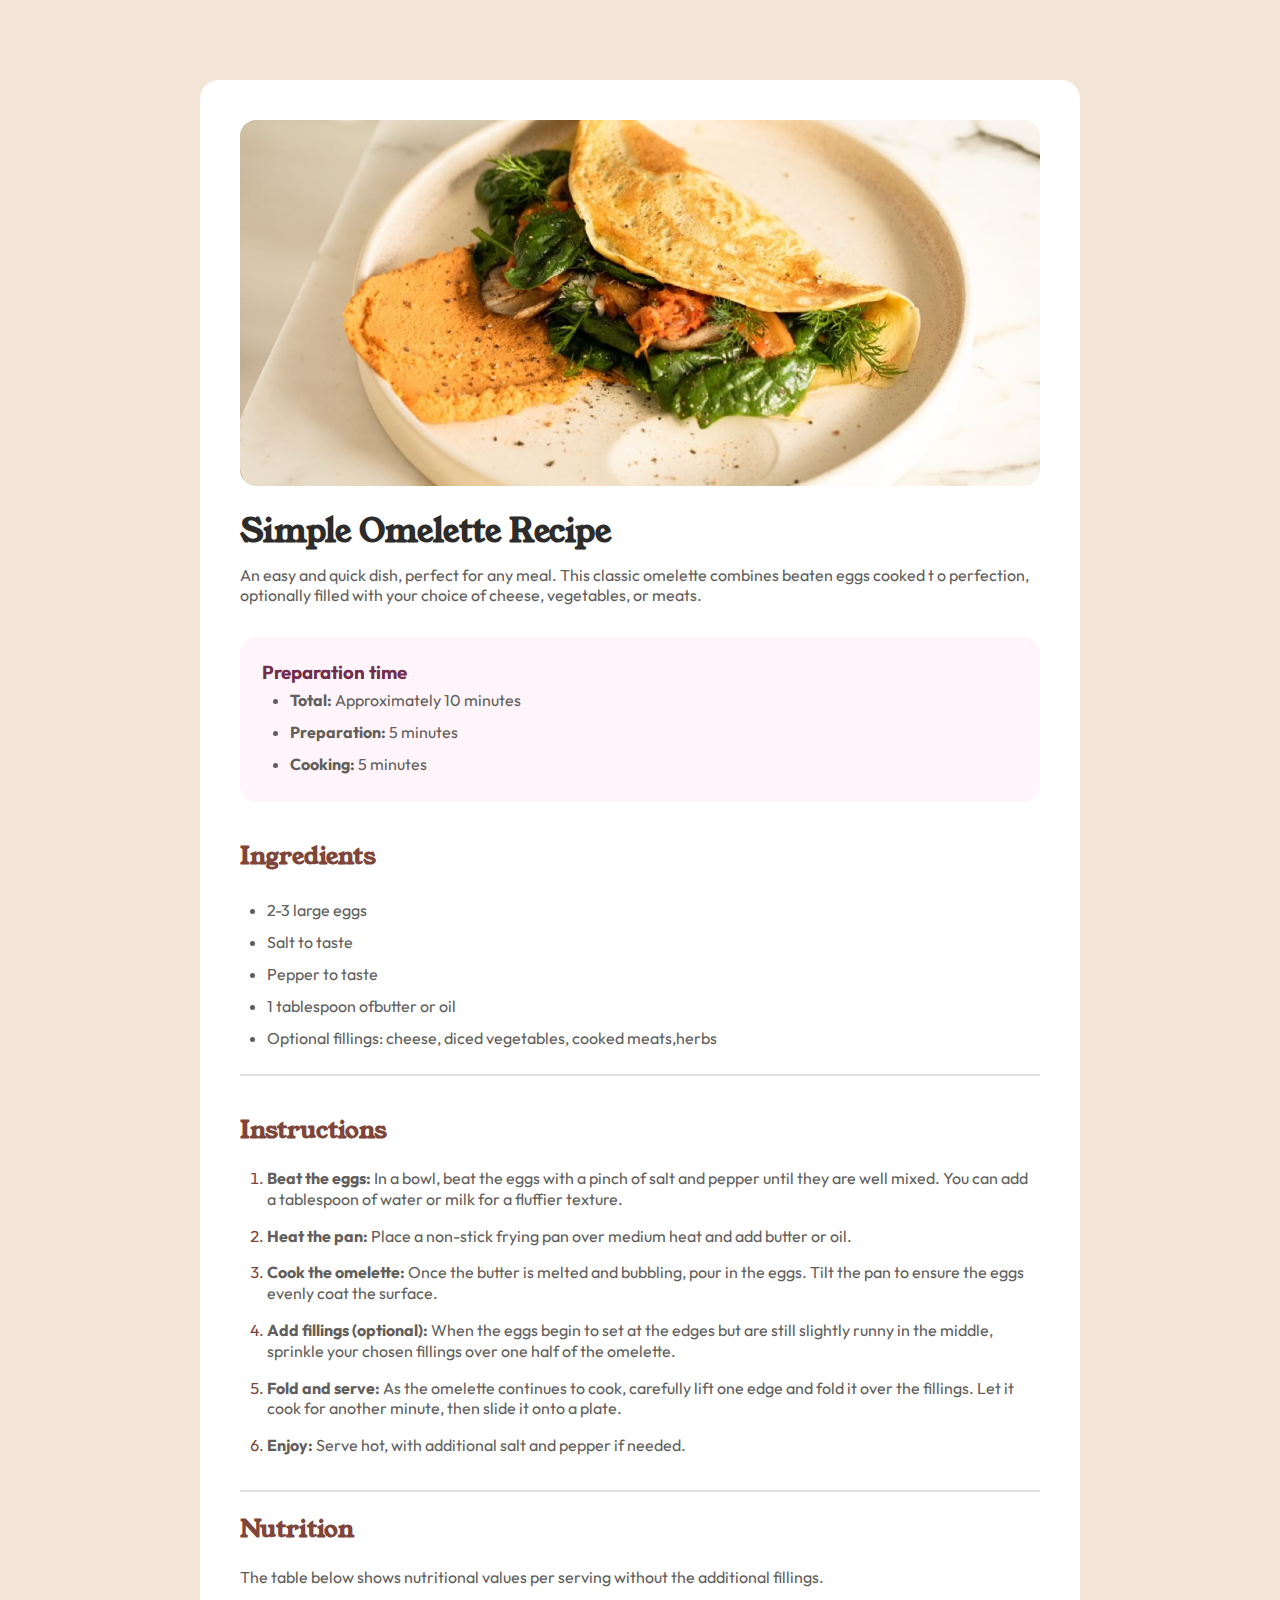
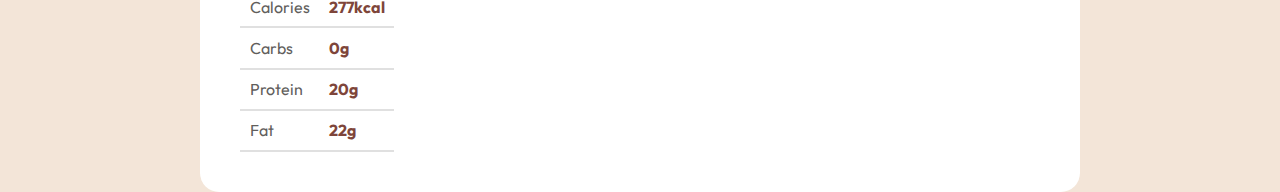
==== recipe-page-main/index.html @ 6f8e5d44 "Add files via upload" ====
<!DOCTYPE html>
<html lang="en">
  <head>
    <meta charset="UTF-8" />
    <meta name="viewport" content="width=device-width, initial-scale=1.0" />

    <link
      rel="icon"
      type="image/png"
      sizes="32x32"
      href="./assets/images/favicon-32x32.png"
    />
    <link rel="stylesheet" href="style.css" />
    <link rel="preconnect" href="https://fonts.googleapis.com" />
    <link rel="preconnect" href="https://fonts.gstatic.com" crossorigin />
    <link
      href="https://fonts.googleapis.com/css2?family=Outfit:wght@100..900&family=Young+Serif&display=swap"
      rel="stylesheet"
    />
    <title>Frontend Mentor | Recipe page</title>
  </head>
  <body>
    <div class="card">
      <div class="image">
        <img src="assets/images/image-omelette.jpeg" alt="omelette" />
      </div>
        <div class="container first">
        
           <h1>Simple Omelette Recipe</h1>

            <p>
               An easy and quick dish, perfect for any meal. This classic omelette
               combines beaten eggs cooked t o perfection, optionally filled with
               your choice of cheese, vegetables, or meats.
            </p>
        </div>
      <div class="container preparation">
        <h3>Preparation time</h3>
        
        <p>
           <ul>
               <li><b>Total:</b> Approximately 10 minutes</li>
               <li><b>Preparation:</b> 5 minutes</li>
              <li><b>Cooking:</b> 5 minutes</li>
           </ul>
        </p>  
      </div>
      <div class="container ingredients">
           <h2>Ingredients</h2>
           <ul><li> 2-3 large eggs</li>
            <li> Salt to taste </li>
            <li> Pepper to taste </li>
            <li> 1 tablespoon ofbutter or oil </li>
            <li> Optional fillings: cheese, diced vegetables, cooked meats,herbs</li>
            </ul>
     </div>   
       <hr>
           <div class="container instructions"> 
            
                      <h2>Instructions</h2> 
                      <ol>
                       <li> <b>Beat the eggs:</b> In a bowl, beat the eggs with a pinch of
                        salt and pepper until they are well mixed. You can add a tablespoon of
                        water or milk for a fluffier texture.</li>
                        <li><b>Heat the pan:</b> Place a non-stick
                        frying pan over medium heat and add butter or oil.</li>
                        <li><b>Cook the omelette:</b>  Once
                        the butter is melted and bubbling, pour in the eggs. Tilt the pan to
                        ensure the eggs evenly coat the surface.</li> 
                        <li><b>Add fillings (optional):</b>  When the eggs begin to set at the edges
                        but are still slightly runny in the middle, sprinkle your chosen fillings
                        over one half of the omelette.</li> 
                       <li><b>Fold and serve:</b>  As the omelette continues
                        to cook, carefully lift one edge and fold it over the fillings. Let it
                        cook for another minute, then slide it onto a plate.</li> 
                        <li><b>Enjoy:</b> Serve hot,
                        with additional salt and pepper if needed.</li>
                     </ol>
                     
           </div> 
                      <hr>
                      <div class="container nutrition">
                       <h2> Nutrition</h2><p>The table below shows
                        nutritional values per serving without the additional fillings. </p>
                        <table> 
                          <tr>
                            <td>Calories</td>
                            <td class="value">277kcal </td> 
                          </tr>
                        <tr>
                          <td>Carbs</td>
                          <td class="value">0g</td>
                        </tr>
                         <tr> 
                          <td> Protein </td> 
                          <td class="value"> 20g</td>
                        </tr>
                       <tr>
                          <td>Fat </td>
                          <td class="value">22g</td>
                        </tr>
                        </table>
    </div>           </div>
  </body>
</html>
---- recipe-page-main/style.css ----
* {
  margin: 0;
  padding: 0;
  font-family: "Outfit", sans-serif;
  color: hsl(24, 3%, 37%);
}

body {
  background-color: hsl(29, 53%, 90%);
  display: flex;
  justify-content: center;
  margin-top: 5rem;
}
.card {
  width: 50rem;
  display: flex;
  flex-direction: column;
  background-color: white;
  padding: 2.5rem;
  border-radius: 1.2rem;
}
.first {
  display: flex;
  flex-direction: column;
}
.image img {
  width: 100%;
  border-radius: 1rem;
}
h1 {
  font-family: "Young Serif", serif;
  padding: 1.2rem 0 0.7rem 0;
  color: hsl(40, 3%, 17%);
}
.first p {
  font-size: 1rem;
}
h2 {
  font-family: "Young Serif", serif;
  color: hsl(10, 37%, 36%);
  padding: 1.3rem 0.5rem 1.3rem 0;
}
h3 {
  color: hsl(334, 43%, 31%);
}
.preparation {
  display: flex;
  flex-direction: column;
  background-color: hsl(322, 100%, 98%);
  margin-top: 2rem;
  padding: 1.4rem;
  border-radius: 1rem;
}
.preparation ul {
  padding-left: 1.7rem;
  line-height: 2rem;
}
.ingredients {
  padding: 1rem 0 1.3rem 0;
}
.ingredients ul {
  padding-left: 1.7rem;
  line-height: 2rem;
}
.instructions {
  padding: 1rem 0 1.1rem 0;
}
.instructions ol {
  padding-left: 1.7rem;
}
.instructions ol li {
  margin-bottom: 1rem;
  line-height: 1.3rem;
}
table {
  border-collapse: collapse;
}
td {
  border-bottom: 2px solid hsl(0, 0%, 88%);
  padding: 0.6rem;
}
.instructions li::marker {
  color: hsl(10, 37%, 36%);
}
hr {
  border: 1px solid hsl(0, 0%, 88%);
}
.nutritions {
  padding: 1rem 0 1rem 0;
}
.value {
  color: hsl(10, 37%, 36%);
  font-weight: 700;
}
@media (max-width: 880px) {
  body{
    margin-top: 0;
  }
  .image img { border-radius: 0;}
.card {
  padding: 0;
}
.container{
  padding: 2rem;
}
}
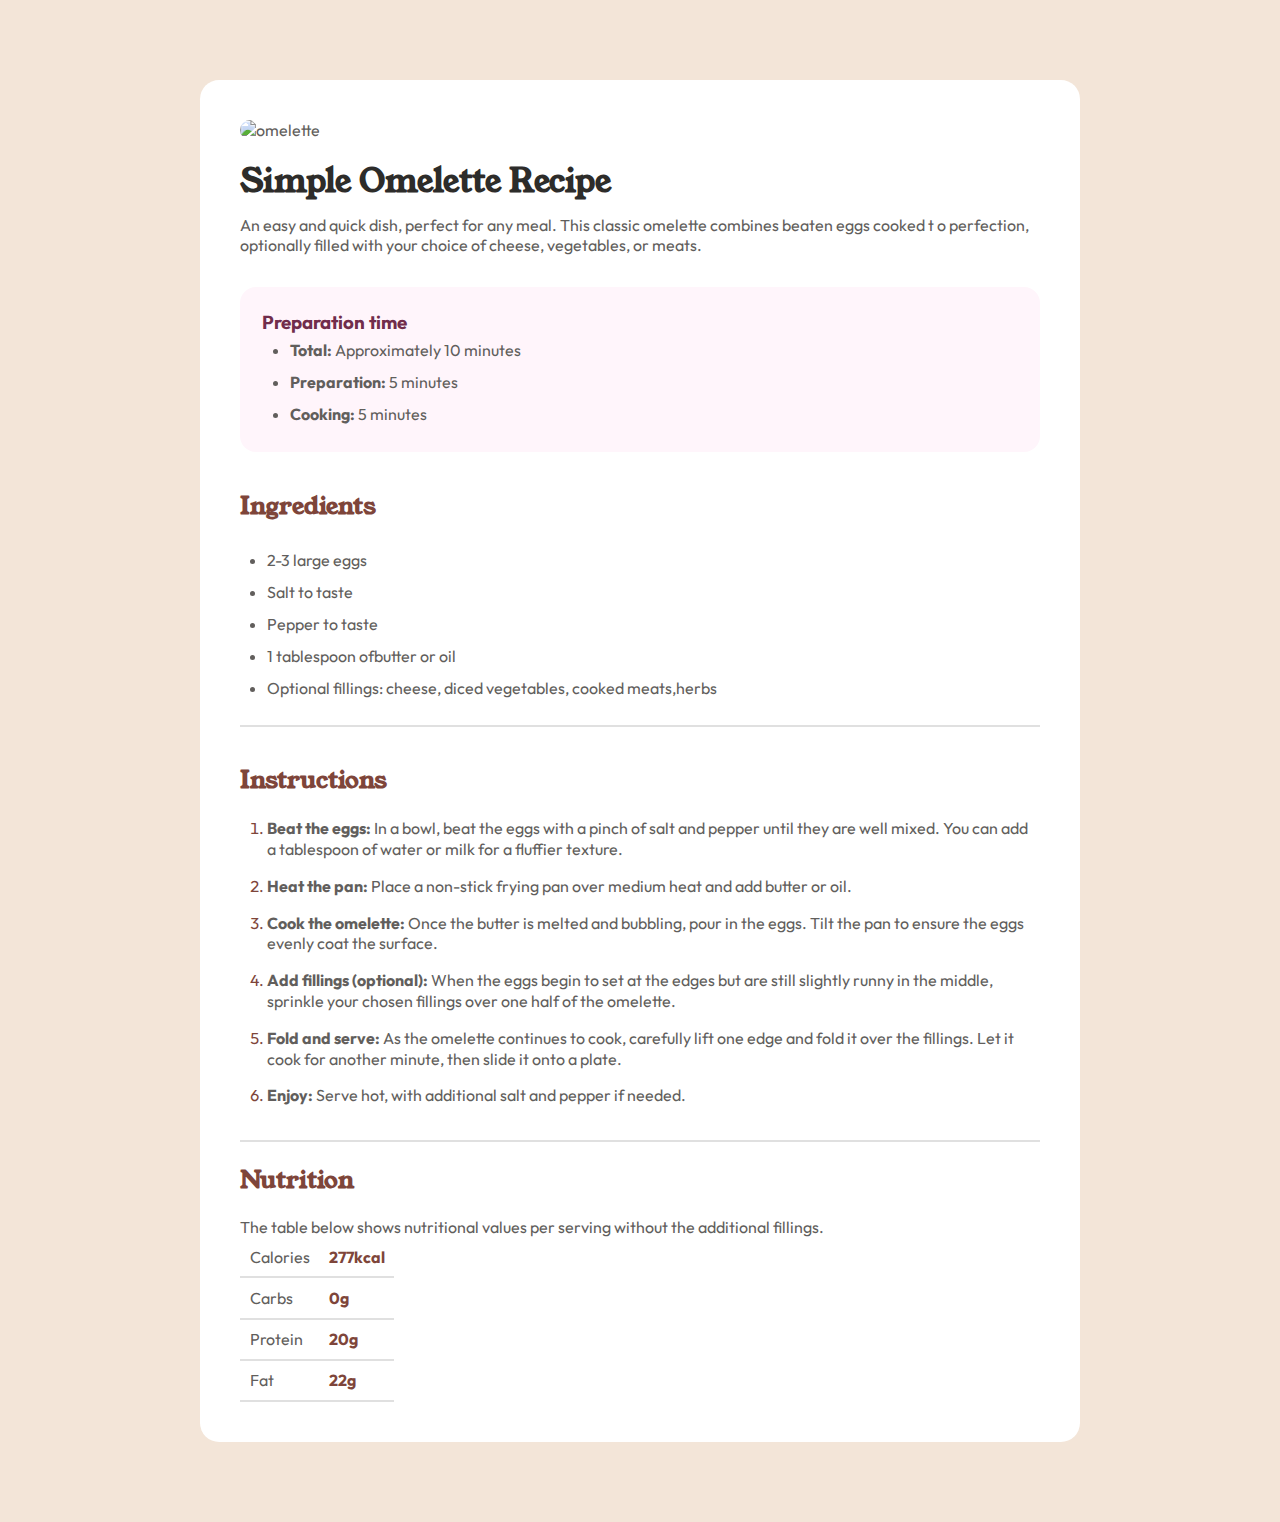
==== commit 217721d8: "Add files via upload" ====
--- a/recipe-page-main/index.html
+++ b/recipe-page-main/index.html
@@ -20,10 +20,11 @@
     <title>Frontend Mentor | Recipe page</title>
   </head>
   <body>
-    <div class="card">
-      <div class="image">
-        <img src="assets/images/image-omelette.jpeg" alt="omelette" />
-      </div>
+   <div class="main">
+     <div class="card">
+       <div class="image">
+         <img src="assets/images/image-omelette.jpeg" alt="omelette" />
+       </div>
         <div class="container first">
         
            <h1>Simple Omelette Recipe</h1>
@@ -34,18 +35,18 @@
                your choice of cheese, vegetables, or meats.
             </p>
         </div>
-      <div class="container preparation">
-        <h3>Preparation time</h3>
+       <div class="container preparation">
+         <h3>Preparation time</h3>
         
-        <p>
+         <p>
            <ul>
                <li><b>Total:</b> Approximately 10 minutes</li>
                <li><b>Preparation:</b> 5 minutes</li>
               <li><b>Cooking:</b> 5 minutes</li>
            </ul>
-        </p>  
-      </div>
-      <div class="container ingredients">
+         </p>  
+       </div>
+        <div class="container ingredients">
            <h2>Ingredients</h2>
            <ul><li> 2-3 large eggs</li>
             <li> Salt to taste </li>
@@ -53,8 +54,8 @@
             <li> 1 tablespoon ofbutter or oil </li>
             <li> Optional fillings: cheese, diced vegetables, cooked meats,herbs</li>
             </ul>
-     </div>   
-       <hr>
+        </div>   
+           <hr>
            <div class="container instructions"> 
             
                       <h2>Instructions</h2> 
@@ -77,9 +78,9 @@
                         with additional salt and pepper if needed.</li>
                      </ol>
                      
-           </div> 
+               </div> 
                       <hr>
-                      <div class="container nutrition">
+            <div class="container nutrition">
                        <h2> Nutrition</h2><p>The table below shows
                         nutritional values per serving without the additional fillings. </p>
                         <table> 
@@ -99,7 +100,10 @@
                           <td>Fat </td>
                           <td class="value">22g</td>
                         </tr>
-                        </table>
-    </div>           </div>
+                  </table>
+              </div>
+ 
+      </div>                  
+    </div>                  
   </body>
 </html>
--- a/recipe-page-main/style.css
+++ b/recipe-page-main/style.css
@@ -5,11 +5,11 @@
   color: hsl(24, 3%, 37%);
 }
 
-body {
+.main {
   background-color: hsl(29, 53%, 90%);
   display: flex;
   justify-content: center;
-  margin-top: 5rem;
+  min-height: 100vh;
 }
 .card {
   width: 50rem;
@@ -18,6 +18,8 @@
   background-color: white;
   padding: 2.5rem;
   border-radius: 1.2rem;
+  margin-bottom: 5rem;
+    margin-top: 5rem;
 }
 .first {
   display: flex;
@@ -93,8 +95,9 @@
   font-weight: 700;
 }
 @media (max-width: 880px) {
-  body{
+  .card{
     margin-top: 0;
+      margin-bottom: 0;
   }
   .image img { border-radius: 0;}
 .card {
